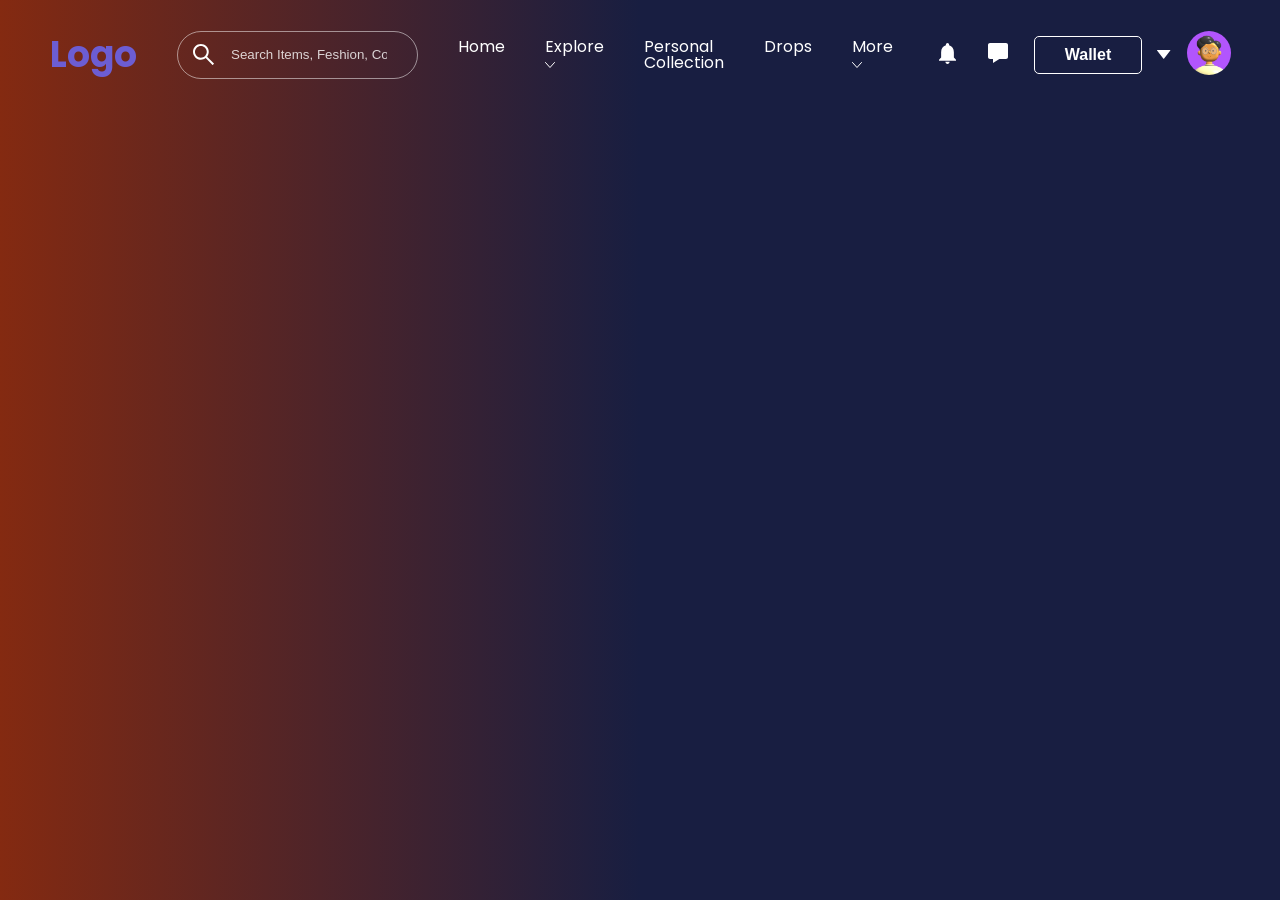
==== index.html @ f7615739 "fix: move index.html to project root" ====
<!DOCTYPE html>
<html lang="en">
<head>
    <meta charset="UTF-8">
    <meta name="viewport" content="width=device-width, initial-scale=1.0">
    <title>fasion marketplace</title>
    <link rel="preconnect" href="https://fonts.googleapis.com">
    <link rel="preconnect" href="https://fonts.gstatic.com/" crossorigin>
    <link
        href="https://fonts.googleapis.com/css2?family=Poppins:ital,wght@0,100;0,200;0,300;0,400;0,500;0,600;0,700;0,800;0,900;1,100;1,200;1,300;1,400;1,500;1,600;1,700;1,800;1,900&display=swap"
        rel="stylesheet">
    <link rel="stylesheet" href="assets/css/reset.css">
    <link rel="stylesheet" href="assets/css/style.css">
</head>
<body>
    <header>
        <nav class="d-flex gap-40 align-center">
            <a href="index.html" class="logo">Logo</a>
            <form action="" class="search">
                <img src="assets/images/searching.svg" alt="searching-icon" class="search-icon">
                <input type="search" placeholder="Search Items, Feshion, Collection and Users">
            </form>
            <ul class="nav-links d-flex gap-40">
                <li><a href="index.html">Home</a></li>
                <li><a href="">Explore <img src="assets/images/dropdown.svg" alt="dropdown"></a></li>
                <li><a href="">Personal Collection</a></li>
                <li><a href="">Drops</a></li>
                <li><a href="">More <img src="assets/images/dropdown.svg" alt="dropdown"></a></li>
            </ul>
            <div class="nav-action d-flex align-center">
                <button type="button" class="icon-btn" ><img src="assets//images/alarts.svg" alt="alart-icon"></button>
                <button type="button" class="icon-btn"><img src="assets/images/notifications.svg" alt="notifucation-icon"></button>
                <button type="button" class="btn">Wallet</button>
                <div class="profile-dropdown d-flex align-center">
                    <img src="assets/images/chevron.svg" alt="">
                    <button type="button" class="profile"><img src="assets/images/user-icon.svg" alt="user-icon"></button>
                </div>
            </div>
        </nav>
    </header>
</body>
</html>
---- assets/css/style.css ----
:root {
    --font-main:"Poppins", sans-serif;
    /* typography */
    --heading-1: 60px;
    --heading-2: 50px;
    --heading-3: 40px;
    --heading-4: 36px;
    --base: 20px;
    --comments:18.54px; 
    --navigation: 16px;
    --min: 15px;

    /* colors */
    --background:linear-gradient(to left, #B75CFF, #671AE4);;
    --dark-300: #3B3B3B;
    --light-50: #FFFFFF80;
    --light: #fff;

    /*  */
    --primary-radius: 20px;
}
body{
    font-family: var(--font-main);
    background: linear-gradient( to right, #842A11,#181E41 50%);
    min-height: 100vh;
    color: var(--light);
}
/* utility classes START */
.main-container {
    max-width: 1200px;
    margin: 0 auto;
    width: 90%;
}
.small-container{

}
.medium-container{

}
.d-flex {
    display: flex;
}

.justify-between {
    justify-content: space-between;
}

.justify-center {
    justify-content: center;
}

.align-center {
    align-items: center;
}
.align-baseline{
    align-items: baseline;
}
.d-column {
    flex-direction: column;
}

.wrap {
    flex-wrap: wrap;
}
a{
    color: var(--light);
}
.gap-40{
    gap: 40px;
}
/* utility classes END */

header {
    padding: 30px 50px;
    color: var(--light);

    nav {
        

        .logo {
            font-size: 36px;
            font-weight: 700;
            color: #6C5DD3;
        }

        .search {
            display: flex;
            padding: 0 var(--min);
            gap: var(--min);
            align-items: center;
            width: 358px;
            height: 48px;
            border: 1px solid rgba(255, 255, 255, 0.5);
            border-radius: 184px;

            input {
                background: none;
                border: none;
                outline: none;
                flex: 1;

                &::placeholder {
                    color: var(--light);
                    opacity: 0.8;

                }
            }
        }
        .nav-links{
            a:hover{
                opacity: 0.7;
            }
        }
        .nav-action {
            margin-left: auto;
            .icon-btn {
                background: none;
                border: none;
                margin-right: 20px;
                cursor: pointer;
            }
            .btn{
                width: 108px;
                height: 38px;
                background: none;
                border:1px solid rgba(255, 255, 255, 1) ;
                color: var(--light);
                border-radius: 5px;
                margin-right: 15px;
                font-weight: 600;
                font-size: 16px;
                cursor: pointer;
            }
            .profile-dropdown{
                gap: 10px;
                .profile{
                    background: none;
                    border: none;
                    cursor: pointer;
                }
            }
        }
        
    }
}
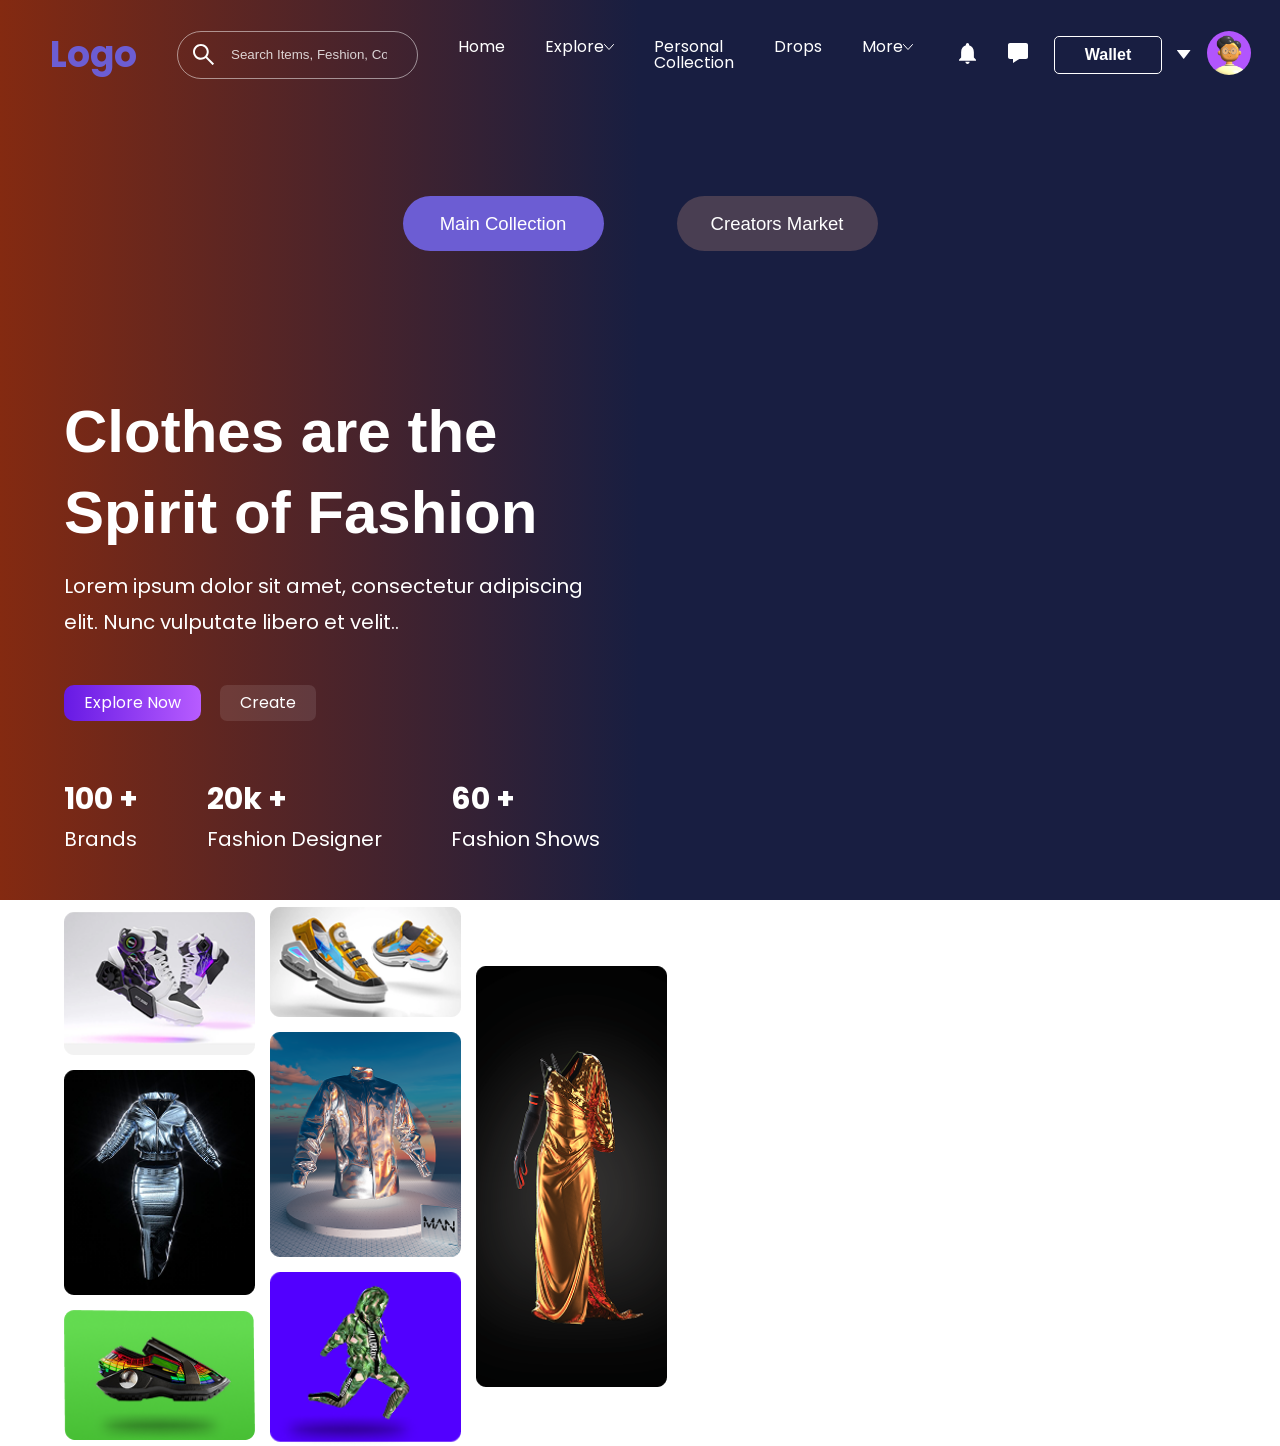
==== commit 99e1e883: "feat: add hero and statistics sections - Add tabs, hero heading, description and action buttons - Ad" ====
--- a/index.html
+++ b/index.html
@@ -3,7 +3,7 @@
 <head>
     <meta charset="UTF-8">
     <meta name="viewport" content="width=device-width, initial-scale=1.0">
-    <title>fasion marketplace</title>
+    <title>Fasion Marketplace</title>
     <link rel="preconnect" href="https://fonts.googleapis.com">
     <link rel="preconnect" href="https://fonts.gstatic.com/" crossorigin>
     <link
@@ -14,29 +14,75 @@
 </head>
 <body>
     <header>
-        <nav class="d-flex gap-40 align-center">
+        <nav class="d-flex gap-40 align-center ">
             <a href="index.html" class="logo">Logo</a>
             <form action="" class="search">
-                <img src="assets/images/searching.svg" alt="searching-icon" class="search-icon">
-                <input type="search" placeholder="Search Items, Feshion, Collection and Users">
+                <img src="assets/images/icons/searching.svg" alt="searching-icon" class="search-icon">
+                <input type="search" aria-label="Search" placeholder="Search Items, Feshion, Collection and Users">
             </form>
             <ul class="nav-links d-flex gap-40">
                 <li><a href="index.html">Home</a></li>
-                <li><a href="">Explore <img src="assets/images/dropdown.svg" alt="dropdown"></a></li>
+                <li><a href="">Explore <img src="assets/images/icons/dropdown.svg" alt="dropdown"></a></li>
                 <li><a href="">Personal Collection</a></li>
                 <li><a href="">Drops</a></li>
-                <li><a href="">More <img src="assets/images/dropdown.svg" alt="dropdown"></a></li>
+                <li><a href="">More <img src="assets/images/icons/dropdown.svg" alt="dropdown"></a></li>
             </ul>
             <div class="nav-action d-flex align-center">
-                <button type="button" class="icon-btn" ><img src="assets//images/alarts.svg" alt="alart-icon"></button>
-                <button type="button" class="icon-btn"><img src="assets/images/notifications.svg" alt="notifucation-icon"></button>
+                <button type="button" class="icon-btn" ><img src="assets/images/icons/alarts.svg" alt="alart-icon"></button>
+                <button type="button" class="icon-btn"><img src="assets/images/icons/notifications.svg" alt="notifucation-icon"></button>
                 <button type="button" class="btn">Wallet</button>
                 <div class="profile-dropdown d-flex align-center">
-                    <img src="assets/images/chevron.svg" alt="">
-                    <button type="button" class="profile"><img src="assets/images/user-icon.svg" alt="user-icon"></button>
+                    <img src="assets/images/icons/chevron.svg" alt="">
+                    <button type="button" class="profile"><img src="assets/images/icons/user-icon.svg" alt="user-icon"></button>
                 </div>
             </div>
         </nav>
     </header>
+    <main>
+        <section class="hero">
+            <div class="tabs d-flex justify-center">
+                    <button class="tab active-btn">Main Collection</button>
+                    <button class="tab non-active">Creators Market</button>
+            </div>
+                <div class="contents d-flex wrap container ">
+                    <div class="content">
+                        <h1 class="lh-135">Clothes are the Spirit of Fashion</h1>
+                        <p class="lh-180">Lorem ipsum dolor sit amet, consectetur adipiscing elit. Nunc vulputate libero et velit..</p>
+                        <a href="" class="btn"> Explore Now </a>
+                        <a href="" class="btn-2">Create</a>
+            
+                        <ul class="statistics-wrapper  d-flex justify-between">
+                            <li>
+                                <p class="bold-700 ">100 +</p>
+                                <p >Brands</p>
+                            </li>
+                            <li>
+                                <p class="bold-700 ">20k +</p>
+                                <p >Fashion Designer</p>
+                            </li>
+                            <li>
+                                <p class="bold-700">60 +</p>
+                                <p >Fashion Shows</p>
+                            </li>
+                        </ul>
+                    </div>
+                    <div class="gallery">
+                        <div class="gallery-col">
+                            <img src="assets/images/Cyber-Purple Sneakers.png" alt="Cyber-Purple Sneakers">
+                            <img src="assets/images/Chrome Suit.png" alt="Chrome suit">
+                            <img src="assets/images/Rainbow Slider.png" alt="rainbow slider">
+                        </div>
+                        <div class="gallery-col">
+                            <img src="assets/images/Gold-Lightning Shoes.png" alt="Gold-Lightning Shoes">
+                            <img src="assets/images/Liquid Chrome Jacket.png" alt="Liquid Chrome Jacket">
+                            <img src="assets/images/Camo Techwear.png" alt="Camo Techwear">
+                        </div>
+                        <div class="gallery-col">
+                            <img src="assets/images/Gold Gala Gown.png" alt="Gold Gala Gown">
+                        </div>
+                    </div>
+                </div>
+        </section>
+    </main>
 </body>
 </html>
--- a/assets/css/style.css
+++ b/assets/css/style.css
@@ -6,7 +6,7 @@
     --heading-3: 40px;
     --heading-4: 36px;
     --base: 20px;
-    --comments:18.54px; 
+    --main-buttons:18.54px; 
     --navigation: 16px;
     --min: 15px;
 
@@ -21,13 +21,15 @@
 }
 body{
     font-family: var(--font-main);
-    background: linear-gradient( to right, #842A11,#181E41 50%);
+    background: linear-gradient( to right, #842A11,#181E41 50%) fixed;
+    background-repeat: no-repeat;
     min-height: 100vh;
+    width: 100%;
     color: var(--light);
 }
 /* utility classes START */
-.main-container {
-    max-width: 1200px;
+.container {
+    max-width: 1197px;
     margin: 0 auto;
     width: 90%;
 }
@@ -68,6 +70,17 @@
 .gap-40{
     gap: 40px;
 }
+.bold-700 {
+    font-weight: 700;
+}
+.lh-180 {
+    line-height: 180%;
+}
+
+.lh-135 {
+    line-height: 135%;
+}
+
 /* utility classes END */
 
 header {
@@ -88,7 +101,8 @@
             padding: 0 var(--min);
             gap: var(--min);
             align-items: center;
-            width: 358px;
+            max-width: 358px;
+            width: 100%;
             height: 48px;
             border: 1px solid rgba(255, 255, 255, 0.5);
             border-radius: 184px;
@@ -112,7 +126,6 @@
             }
         }
         .nav-action {
-            margin-left: auto;
             .icon-btn {
                 background: none;
                 border: none;
@@ -142,4 +155,88 @@
         }
         
     }
+}
+main{
+    
+    .hero{
+
+        .tabs{
+            margin: 87px 0 140px 0;
+            gap: 73px;
+            &
+            .tab{
+                width:min(201px, 100%);
+                height: 55px;
+                border-radius:200px;
+                font-size: var(--main-buttons);
+                color: var(--light);
+                border: none;
+            }
+            .active-btn{
+                background: rgba(108, 93, 211, 1);
+                &:hover{
+                    background: #554861;
+                }
+            }
+            .non-active{
+                background: #493E52;
+                &:hover{
+                    background: rgb(69, 59, 134);
+                }
+            }
+        }
+        .content{
+            max-width: 536px;
+            h1{
+                font-size: var(--heading-1);
+                font-weight: 800;
+                letter-spacing:2%;
+            }
+            p{
+                font-size: 20px;
+                margin-top: 15px;
+            }
+            .btn{
+                border-radius: 10px;
+                background:linear-gradient(to left, #B75CFF, #671AE4);
+                padding: 10px 20px;
+                margin-top: 45px;
+            }
+            .btn-2{
+                background: rgba(255, 255, 255, 0.1);
+                padding: 10px 20px;
+                border-radius: 7px;
+                margin-left: 15px;
+            }
+            ul.statistics-wrapper {
+                margin-top: 48px;
+            li {
+                p {
+                    &:first-child {
+                        font-size: 30px;
+                    }
+
+                    &:last-child {
+                        font-size: var(--base);
+                    }
+                }
+            }
+
+        }
+        }
+        .contents{
+            gap: 58px;
+        }
+        .gallery {
+            display: grid;
+            grid-template-columns: repeat(3, 191px);
+            gap: 15px;
+            align-items: center;
+        }
+        .gallery-col {
+            display: flex;
+            flex-direction: column;
+            gap: 15px;
+        }
+    }
 }
